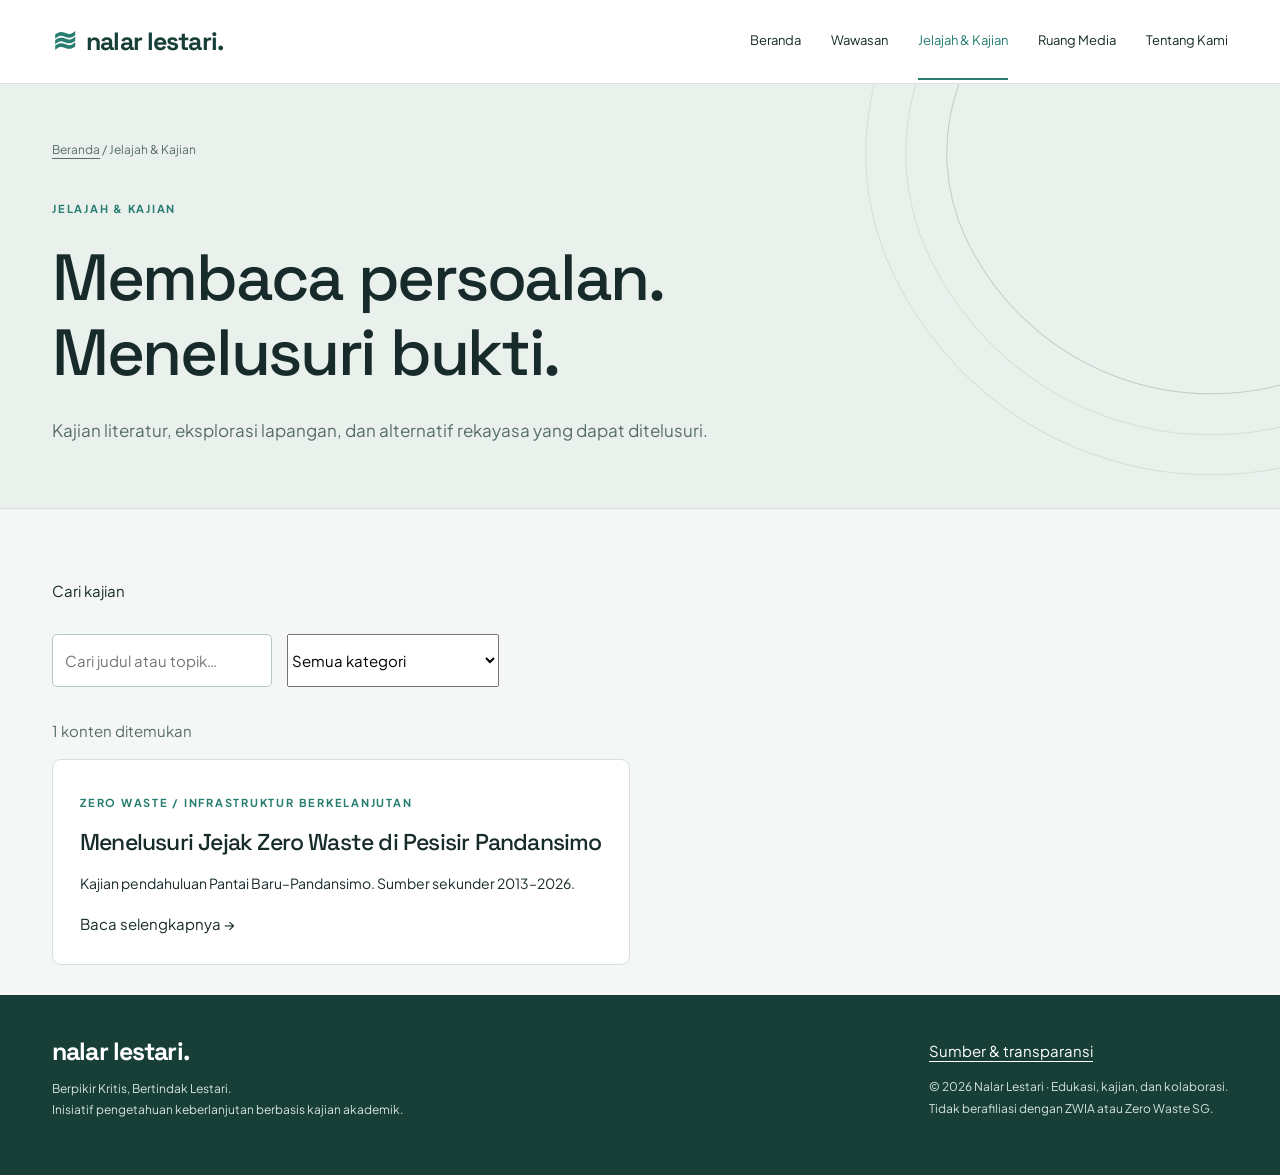
==== kajian/index.html @ bd504862 "Percobaan Pertama 1st Nalar Lestari Website" ====
<!doctype html><html lang="id"><head><meta charset="utf-8"><meta name="viewport" content="width=device-width,initial-scale=1"><meta name="theme-color" content="#173f38"><meta name="description" content="Nalar Lestari: edukasi keberlanjutan dan kajian berbasis bukti Pantai Baru–Pandansimo."><title>Nalar Lestari — Berpikir Kritis, Bertindak Lestari</title><link rel="stylesheet" href="../style.css"></head><body><a class="skip" href="#main">Langsung ke konten</a><header><div class="wrap"><a href="../" class="wordmark"><span class="symbol" aria-hidden="true">≋</span>nalar lestari.</a><button id="menu" aria-expanded="false" aria-controls="nav" aria-label="Buka navigasi">☰</button><nav id="nav" aria-label="Navigasi utama"><a href="../">Beranda</a><a href="../wawasan/">Wawasan</a><a href="../kajian/">Jelajah & Kajian</a><a href="../media/">Ruang Media</a><a href="../tentang/">Tentang Kami</a></nav></div></header><main id="main"><p class="wrap">Memuat kajian…</p></main><noscript><p class="noscript">Aktifkan JavaScript untuk membaca kajian dan menggunakan fitur interaktif.</p></noscript><footer class="footer"><div class="wrap"><div><a class="wordmark" href="../">nalar lestari.</a><p>Berpikir Kritis, Bertindak Lestari.<br>Inisiatif pengetahuan keberlanjutan berbasis kajian akademik.</p></div><div><a href="../kajian/pandansimo-zero-waste/#referensi">Sumber & transparansi</a><p>© 2026 Nalar Lestari · Edukasi, kajian, dan kolaborasi.<br>Tidak berafiliasi dengan ZWIA atau Zero Waste SG.</p></div></div></footer><script type="module" src="../app.js"></script></body></html>
---- style.css ----
@import url('https://fonts.googleapis.com/css2?family=Plus+Jakarta+Sans:wght@400;500;600;700&family=Space+Grotesk:wght@400;500;600;700&display=swap');
:root{--forest:#173f38;--teal:#267d70;--sage:#a6cdb7;--mist:#f4f7f5;--ink:#172b2a;--muted:#576e66;--line:#d5e1da}*{box-sizing:border-box}body{margin:0;color:var(--ink);background:var(--mist);font:15px/1.8 'Plus Jakarta Sans',sans-serif}h1,h2,h3,.wordmark,.num{font-family:'Space Grotesk',sans-serif;line-height:1.15;letter-spacing:-.035em}h1{font-size:clamp(36px,5.1vw,68px);font-weight:500;margin:20px 0 25px;max-width:940px}h2{font-size:clamp(27px,3vw,40px);font-weight:500;margin:10px 0 24px}h3{font-size:23px;font-weight:500}a{color:var(--teal);text-underline-offset:4px}button,input,select{font:inherit}button,a,input,select,summary{outline-offset:5px}button{cursor:pointer}button:focus-visible,a:focus-visible{outline:3px solid #cb9b43}button,.button{border:1px solid var(--line);border-radius:6px;padding:10px 18px;background:#fff;color:var(--forest);text-decoration:none;display:inline-block;font-weight:600}button:hover,.button:hover{background:#e8f0eb}button[aria-pressed=true],.button.primary{background:var(--forest);color:#fff;border-color:var(--forest)}.wrap{max-width:1240px;margin:auto;padding:0 32px}header{height:84px;background:#fff;border-bottom:1px solid var(--line);position:sticky;top:0;z-index:10}header .wrap{display:flex;align-items:center;justify-content:space-between;height:100%}.wordmark{font-weight:700;font-size:25px;color:var(--forest);text-decoration:none;display:flex;align-items:center;gap:10px}.symbol{font-size:30px;color:var(--teal)}nav{display:flex;gap:30px}nav a{text-decoration:none;font-size:13px;color:var(--ink);padding:26px 0}nav a.active{color:var(--teal);border-bottom:2px solid var(--teal)}#menu{display:none}.eyebrow{font-size:11px;text-transform:uppercase;letter-spacing:.16em;font-weight:700;color:var(--teal)}.hero{padding:55px 0 46px;background:#eaf1ed;border-bottom:1px solid var(--line);position:relative;overflow:hidden}.hero .wrap{position:relative;z-index:1}.hero:after{content:'';width:470px;height:470px;border:1px solid #bfd0c7;border-radius:48% 52% 35% 65%;position:absolute;right:-150px;top:-150px;box-shadow:0 0 0 40px #eaf1ed,0 0 0 41px #d3dfd7,0 0 0 80px #eaf1ed,0 0 0 81px #d3dfd7;transform:rotate(-25deg)}.hero p{max-width:780px;font-size:17px;color:var(--muted)}.breadcrumb{font-size:12px;color:var(--muted);margin-bottom:32px}.breadcrumb a{color:inherit}.badge{font-size:11px;font-weight:600;display:inline-block;background:#dbe9df;color:var(--forest);padding:4px 10px;border-radius:3px;letter-spacing:.02em}.meta{display:flex;gap:22px;flex-wrap:wrap;margin-top:30px;font-size:12px;color:var(--muted)}.layout{display:grid;grid-template-columns:190px minmax(0,1fr);gap:50px;padding-top:55px;padding-bottom:70px}.toc{position:sticky;top:110px;align-self:start;font-size:12px}.toc a{display:block;text-decoration:none;color:var(--muted);padding:9px 0;border-bottom:1px solid var(--line)}.toc a:hover{color:var(--teal)}section{scroll-margin-top:110px;margin-bottom:62px}.intro{font-size:18px}.section-top{display:flex;justify-content:space-between;align-items:end;gap:18px}.section-top h2{margin-bottom:12px}.muted,small{color:var(--muted)}.note{border-left:3px solid var(--teal);background:#e9f0eb;padding:15px 20px;font-size:13px;margin:22px 0}.grid{display:grid;grid-template-columns:repeat(3,minmax(0,1fr));gap:20px}.grid.two{grid-template-columns:repeat(2,minmax(0,1fr))}.card{background:#fff;border:1px solid var(--line);padding:27px;border-radius:9px}.card h3{margin:15px 0}.card p{font-size:14px}.card a{font-weight:600}.dark{background:var(--forest);color:#fff;border:0}.dark p,.dark .eyebrow,.dark small{color:#c0d9ce}.dark a{color:#d4ecd9}.tabs{display:flex;flex-wrap:wrap;gap:8px;margin:20px 0}.timeline{border-left:1px solid #aec6b7;margin:26px 0 0 7px}.timeline details{padding:0 0 18px 25px;position:relative}.timeline details:before{content:'';width:9px;height:9px;background:var(--teal);border:4px solid var(--mist);box-sizing:content-box;border-radius:50%;position:absolute;left:-9px;top:7px}.timeline summary{display:grid;grid-template-columns:125px 1fr;gap:15px;cursor:pointer;list-style:none}.timeline summary:after{content:'+';position:absolute;right:0;color:var(--teal)}.timeline summary strong{padding-right:22px;font-weight:500}.timeline details[open] summary:after{content:'−'}.timeline details p{margin-left:140px;font-size:13px;padding-right:20px}.date{font-size:12px;color:var(--teal);font-weight:600}.source{font-size:12px;display:inline-block;margin-top:8px}.chart{padding:30px;background:#fff;border:1px solid var(--line);border-radius:10px}.chart-row{display:grid;grid-template-columns:145px 1fr 105px;align-items:center;gap:15px;margin:21px 0;width:100%;background:transparent;border:0;padding:0;text-align:left;font-size:13px;font-weight:500}.bar{height:32px;background:#edf2ee;border-radius:3px;overflow:hidden}.bar i{height:100%;background:var(--teal);display:block;transition:width .3s}.chart-row:nth-of-type(2n) .bar i{background:#629a80}.chart-row:hover{background:transparent}.chart-row[aria-pressed=true]{color:var(--forest);background:#edf4ee}.chart-row b{text-align:right;font-size:13px}.warning{font-size:12px;font-weight:600;color:#66552f;background:#f5f0e5;padding:12px 16px}.table-scroll{overflow-x:auto;border:1px solid var(--line);border-radius:8px}table{border-collapse:collapse;width:100%;font-size:12px;background:#fff;min-width:790px}th,td{text-align:left;vertical-align:top;padding:17px;border-bottom:1px solid var(--line)}th{background:#e4eee6;color:var(--forest);font-size:11px;text-transform:uppercase;letter-spacing:.05em}td{min-width:150px}td:first-child{font-weight:600}.flow{display:grid;grid-template-columns:repeat(5,1fr);gap:9px;margin:25px 0}.flow div{background:#e5eee7;border-top:3px solid var(--teal);padding:16px 12px;font-size:12px}.flow strong{display:block;font-size:14px;line-height:1.4;margin-bottom:10px}.flow span{font-size:11px;color:var(--muted)}.explorer{background:#fff;border:1px solid var(--line);border-radius:9px;padding:28px}.explorer-head{display:flex;justify-content:space-between;align-items:center;gap:20px}.explorer select,input[type=search]{padding:12px;background:#fff;border:1px solid #b7cabc;border-radius:5px;max-width:100%;color:var(--ink)}.result-list{display:grid;grid-template-columns:repeat(2,1fr);gap:16px}.result{border-top:1px solid var(--line);padding:20px 0}.result h3{font-size:20px}.result p{font-size:13px}.refs{counter-reset:refs}.ref{padding:18px 0;border-bottom:1px solid var(--line);font-size:13px}.ref small{display:block}.footer{background:var(--forest);color:#d3e3da;padding:42px 0}.footer .wrap{display:flex;justify-content:space-between;gap:30px}.footer a{color:#fff}.footer p{font-size:12px}.home-hero{padding:85px 0}.home-hero h1{max-width:760px}.home-content{padding-top:55px;padding-bottom:30px}.feature{display:grid;grid-template-columns:1.1fr 1fr;gap:35px;align-items:center}.visual{min-height:300px;padding:40px;background:var(--forest);border-radius:10px;color:#d9ebdf;display:flex;flex-direction:column;justify-content:center}.visual .num{font-size:70px;color:#fff}.visual-line{height:1px;background:#598574;margin:15px 0}.article{max-width:850px;margin:55px auto;padding:0 25px}.hierarchy details{background:#fff;border:1px solid var(--line);padding:15px 22px;margin:8px 0;border-left:5px solid var(--teal)}.hierarchy summary{cursor:pointer;font-weight:600}.hierarchy details:last-child{border-left-color:#a7654b}.search-controls{display:flex;gap:15px;flex-wrap:wrap;margin:30px 0}.empty{padding:30px;border:1px dashed #aac3b3;border-radius:6px;color:var(--muted)}.skip{position:absolute;left:-9999px}.skip:focus{left:10px;top:10px;background:#fff;z-index:30}.hidden{display:none!important}.video{aspect-ratio:16/9;background:var(--forest);display:flex;align-items:center;justify-content:center;border-radius:9px;text-align:center;color:#fff;margin:30px 0}.video iframe{width:100%;height:100%;border:0}.section-number{font-size:11px;color:var(--teal);letter-spacing:.1em}.revision{display:flex;gap:25px;border-top:1px solid var(--line);padding:14px 0;font-size:13px}a.card{display:block;color:inherit;text-decoration:none}a.card.dark{color:#fff}a.card:focus-visible{outline:3px solid var(--teal);outline-offset:4px}.card:hover{border-color:#7b9f88}.noscript{padding:30px}.obs-photo{width:100%;max-height:280px;object-fit:contain}footer .wordmark{color:#fff}@media(max-width:850px){nav{gap:15px}.layout{grid-template-columns:1fr;gap:20px}.toc{position:static;display:flex;gap:16px;overflow-x:auto;white-space:nowrap;padding-bottom:15px}.toc .eyebrow{display:none}.toc a{border:0}.grid{grid-template-columns:1fr 1fr}.flow{grid-template-columns:1fr 1fr}.feature{grid-template-columns:1fr}.hero h1{font-size:46px}.wrap{padding:0 24px}}@media(max-width:600px){header{height:70px}.wordmark{font-size:22px}#menu{display:block;padding:4px 10px}nav{display:none;position:absolute;top:70px;left:0;right:0;background:#fff;padding:15px 25px;box-shadow:0 12px 18px #173f3810}nav.open{display:flex;flex-direction:column;gap:0}nav a{padding:12px 0}.hero{padding:32px 0}.hero h1{font-size:37px}.hero p{font-size:15px}.wrap{padding:0 20px}.layout{padding-top:25px}.grid,.grid.two,.result-list{grid-template-columns:1fr}.chart{padding:18px}.chart-row{grid-template-columns:100px 1fr 75px;gap:8px;font-size:11px}.chart-row b{font-size:11px}.timeline summary{grid-template-columns:1fr;gap:0}.timeline details p{margin-left:0}.explorer{padding:20px}.explorer-head{display:block}.flow{grid-template-columns:1fr}.flow div{display:flex;gap:15px;align-items:center}.flow strong{margin:0;min-width:110px}.footer .wrap{display:block}.section-top{display:block}section{margin-bottom:45px}.card{padding:23px}.meta{gap:12px}.home-hero{padding:50px 0}.visual .num{font-size:54px}}@media(prefers-reduced-motion:reduce){*{scroll-behavior:auto!important;transition:none!important}}
/* Photographic homepage composition */
.home-intro{margin:0;padding-top:64px;background:#fff;text-align:center}.home-intro h1{max-width:1000px;margin:20px auto 24px;font-size:clamp(40px,5.2vw,72px);font-weight:500;line-height:1.08;color:var(--forest)}.home-intro h1 span{color:var(--teal)}.home-intro>.wrap>p{font-size:16px;line-height:1.9;color:var(--muted);margin:0 auto 40px}.home-landscape{position:relative;max-width:1440px;height:420px;margin:0 auto;overflow:hidden;background:var(--forest)}.home-landscape>img{width:100%;height:100%;object-fit:cover;object-position:50% 48%;display:block}.landscape-shade{position:absolute;inset:0;background:linear-gradient(180deg,transparent 30%,#082e2870 100%)}.landscape-cta{position:absolute;bottom:65px;left:50%;transform:translateX(-50%);display:flex;align-items:center;gap:32px;white-space:nowrap;background:#fff;color:var(--forest);padding:15px 25px;border-radius:50px;font-size:14px;font-weight:600;text-decoration:none;box-shadow:0 3px 20px #092c2830}.landscape-cta span{font-size:20px}.landscape-cta:hover{background:#e1eee5}.home-landscape figcaption{position:absolute;bottom:15px;left:20px;right:20px;color:#fff;font-size:10px;text-shadow:0 1px 4px #000}.home-landscape figcaption a{color:#fff}.home-content{padding-top:68px}.explore-heading{text-align:center;margin-bottom:30px}.explore-heading h2{margin-top:12px}.explore-grid{display:grid;grid-template-columns:1fr 1fr;gap:24px}.photo-card{position:relative;display:block;min-width:0;height:340px;border-radius:12px;overflow:hidden;background:var(--forest);color:#fff;text-decoration:none}.photo-card>img{width:100%;height:100%;object-fit:cover;display:block;transition:transform .35s}.photo-card:after{content:'';position:absolute;inset:0;background:linear-gradient(180deg,#06251c00 10%,#06251ceb 100%)}.photo-card:hover>img{transform:scale(1.035)}.photo-card-content{position:absolute;z-index:1;bottom:30px;left:30px;right:30px;padding-right:35px}.photo-card .eyebrow{color:#d2e8d9}.photo-card h3{font-size:30px;line-height:1.15;margin:12px 0}.photo-card p{color:#e1eee6;font-size:14px;margin:0}.photo-arrow{position:absolute;right:0;bottom:0;font-size:27px}.image-note{font-size:10px;color:var(--muted);margin-top:12px}.image-note a{color:inherit}@media(max-width:600px){.home-intro{padding-top:38px}.home-intro h1{font-size:39px}.home-intro>.wrap>p{font-size:14px;margin-bottom:28px}.desktop-break{display:none}.home-landscape{height:340px}.home-landscape figcaption{font-size:9px;line-height:1.5}.landscape-cta{bottom:75px;padding:12px 21px}.home-content{padding-top:42px}.explore-grid{grid-template-columns:1fr;gap:18px}.photo-card{height:300px}.photo-card-content{left:24px;right:24px;bottom:24px}.photo-card h3{font-size:27px}}
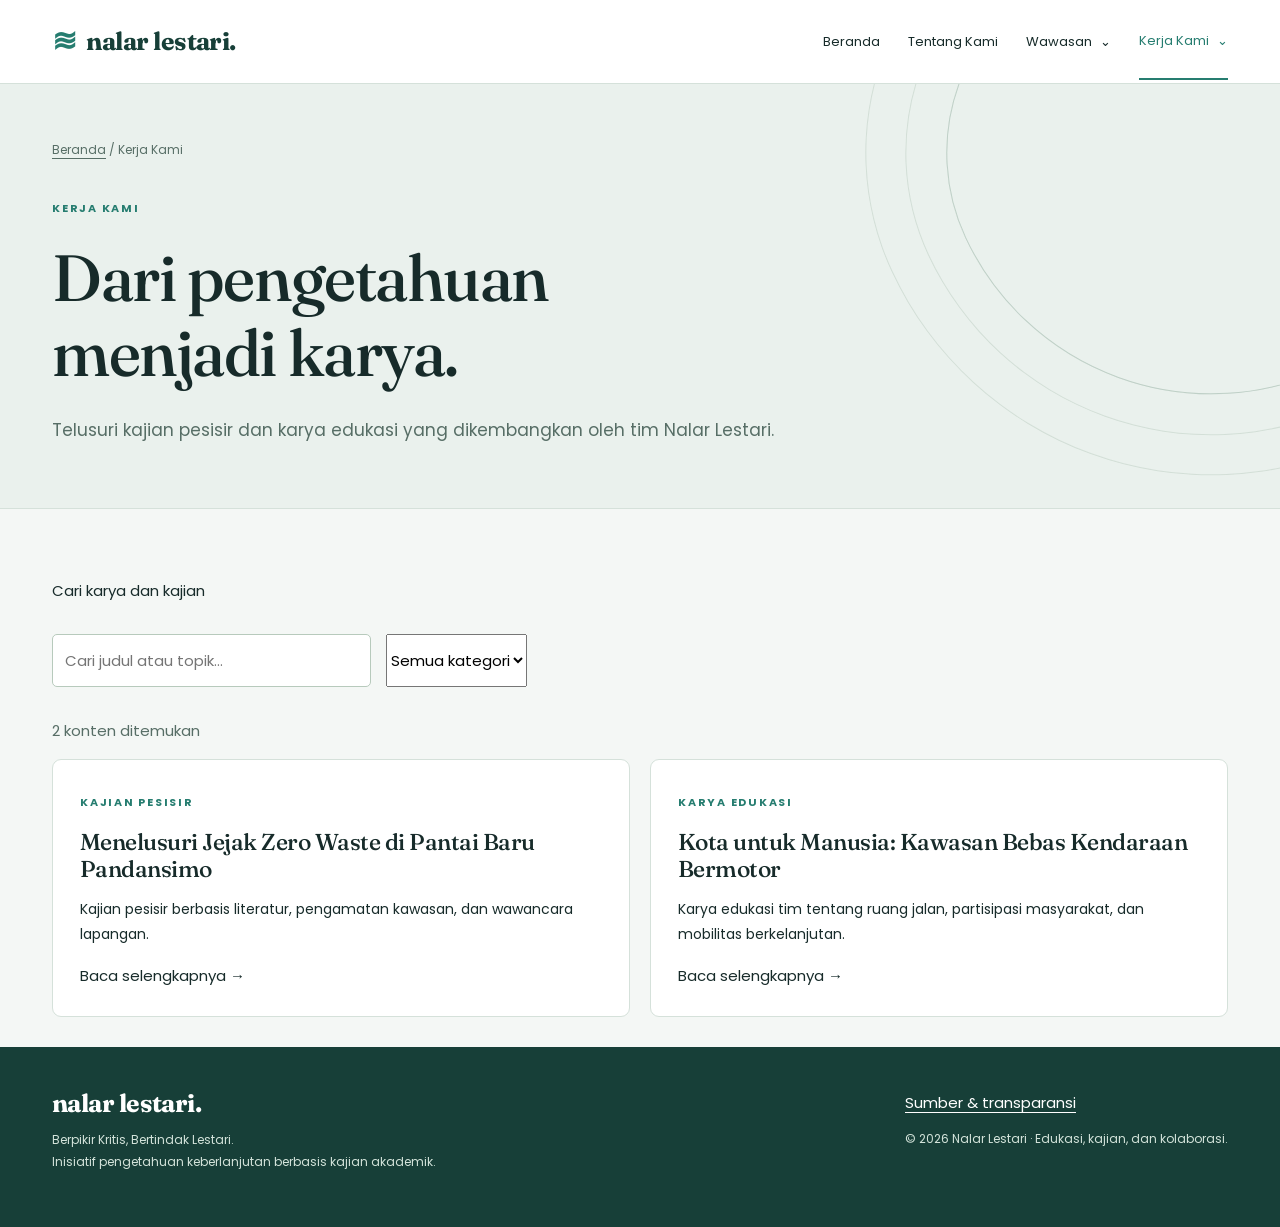
==== commit 68b2f391: "version 2" ====
--- a/kajian/index.html
+++ b/kajian/index.html
@@ -1 +1 @@
-<!doctype html><html lang="id"><head><meta charset="utf-8"><meta name="viewport" content="width=device-width,initial-scale=1"><meta name="theme-color" content="#173f38"><meta name="description" content="Nalar Lestari: edukasi keberlanjutan dan kajian berbasis bukti Pantai Baru–Pandansimo."><title>Nalar Lestari — Berpikir Kritis, Bertindak Lestari</title><link rel="stylesheet" href="../style.css"></head><body><a class="skip" href="#main">Langsung ke konten</a><header><div class="wrap"><a href="../" class="wordmark"><span class="symbol" aria-hidden="true">≋</span>nalar lestari.</a><button id="menu" aria-expanded="false" aria-controls="nav" aria-label="Buka navigasi">☰</button><nav id="nav" aria-label="Navigasi utama"><a href="../">Beranda</a><a href="../wawasan/">Wawasan</a><a href="../kajian/">Jelajah & Kajian</a><a href="../media/">Ruang Media</a><a href="../tentang/">Tentang Kami</a></nav></div></header><main id="main"><p class="wrap">Memuat kajian…</p></main><noscript><p class="noscript">Aktifkan JavaScript untuk membaca kajian dan menggunakan fitur interaktif.</p></noscript><footer class="footer"><div class="wrap"><div><a class="wordmark" href="../">nalar lestari.</a><p>Berpikir Kritis, Bertindak Lestari.<br>Inisiatif pengetahuan keberlanjutan berbasis kajian akademik.</p></div><div><a href="../kajian/pandansimo-zero-waste/#referensi">Sumber & transparansi</a><p>© 2026 Nalar Lestari · Edukasi, kajian, dan kolaborasi.<br>Tidak berafiliasi dengan ZWIA atau Zero Waste SG.</p></div></div></footer><script type="module" src="../app.js"></script></body></html>
+<!doctype html><html lang="id"><head><meta charset="utf-8"><meta name="viewport" content="width=device-width,initial-scale=1"><meta name="theme-color" content="#173f38"><meta name="description" content="Nalar Lestari: edukasi keberlanjutan dan kajian berbasis bukti Pantai Baru Pandansimo."><title>Nalar Lestari — Berpikir Kritis, Bertindak Lestari</title><link rel="stylesheet" href="../style.css"></head><body><a class="skip" href="#main">Langsung ke konten</a><header><div class="wrap"><a href="../" class="wordmark"><span class="symbol" aria-hidden="true">≋</span>nalar lestari.</a><button id="menu" aria-expanded="false" aria-controls="nav" aria-label="Buka navigasi">☰</button><nav id="nav" aria-label="Navigasi utama"><a href="../">Beranda</a><a href="../tentang/">Tentang Kami</a><details class="nav-dropdown" data-section="/wawasan"><summary>Wawasan <span aria-hidden="true">⌄</span></summary><div class="dropdown-panel"><a href="../wawasan/">Semua Wawasan</a><div id="knowledge-menu"></div></div></details><details class="nav-dropdown" data-section="/kerja-kami"><summary>Kerja Kami <span aria-hidden="true">⌄</span></summary><div class="dropdown-panel"><a href="../kerja-kami/">Semua Kerja Kami</a><div id="work-menu"></div></div></details></nav></div></header><main id="main"><p class="wrap">Memuat kajian…</p></main><noscript><p class="noscript">Aktifkan JavaScript untuk membaca kajian dan menggunakan fitur interaktif.</p></noscript><footer class="footer"><div class="wrap"><div><a class="wordmark" href="../">nalar lestari.</a><p>Berpikir Kritis, Bertindak Lestari.<br>Inisiatif pengetahuan keberlanjutan berbasis kajian akademik.</p></div><div><a href="../kerja-kami/pandansimo-zero-waste/#referensi">Sumber & transparansi</a><p>© 2026 Nalar Lestari · Edukasi, kajian, dan kolaborasi.</p></div></div></footer><script type="module" src="../app.js"></script></body></html>
--- a/style.css
+++ b/style.css
@@ -1,4 +1,127 @@
-@import url('https://fonts.googleapis.com/css2?family=Plus+Jakarta+Sans:wght@400;500;600;700&family=Space+Grotesk:wght@400;500;600;700&display=swap');
-:root{--forest:#173f38;--teal:#267d70;--sage:#a6cdb7;--mist:#f4f7f5;--ink:#172b2a;--muted:#576e66;--line:#d5e1da}*{box-sizing:border-box}body{margin:0;color:var(--ink);background:var(--mist);font:15px/1.8 'Plus Jakarta Sans',sans-serif}h1,h2,h3,.wordmark,.num{font-family:'Space Grotesk',sans-serif;line-height:1.15;letter-spacing:-.035em}h1{font-size:clamp(36px,5.1vw,68px);font-weight:500;margin:20px 0 25px;max-width:940px}h2{font-size:clamp(27px,3vw,40px);font-weight:500;margin:10px 0 24px}h3{font-size:23px;font-weight:500}a{color:var(--teal);text-underline-offset:4px}button,input,select{font:inherit}button,a,input,select,summary{outline-offset:5px}button{cursor:pointer}button:focus-visible,a:focus-visible{outline:3px solid #cb9b43}button,.button{border:1px solid var(--line);border-radius:6px;padding:10px 18px;background:#fff;color:var(--forest);text-decoration:none;display:inline-block;font-weight:600}button:hover,.button:hover{background:#e8f0eb}button[aria-pressed=true],.button.primary{background:var(--forest);color:#fff;border-color:var(--forest)}.wrap{max-width:1240px;margin:auto;padding:0 32px}header{height:84px;background:#fff;border-bottom:1px solid var(--line);position:sticky;top:0;z-index:10}header .wrap{display:flex;align-items:center;justify-content:space-between;height:100%}.wordmark{font-weight:700;font-size:25px;color:var(--forest);text-decoration:none;display:flex;align-items:center;gap:10px}.symbol{font-size:30px;color:var(--teal)}nav{display:flex;gap:30px}nav a{text-decoration:none;font-size:13px;color:var(--ink);padding:26px 0}nav a.active{color:var(--teal);border-bottom:2px solid var(--teal)}#menu{display:none}.eyebrow{font-size:11px;text-transform:uppercase;letter-spacing:.16em;font-weight:700;color:var(--teal)}.hero{padding:55px 0 46px;background:#eaf1ed;border-bottom:1px solid var(--line);position:relative;overflow:hidden}.hero .wrap{position:relative;z-index:1}.hero:after{content:'';width:470px;height:470px;border:1px solid #bfd0c7;border-radius:48% 52% 35% 65%;position:absolute;right:-150px;top:-150px;box-shadow:0 0 0 40px #eaf1ed,0 0 0 41px #d3dfd7,0 0 0 80px #eaf1ed,0 0 0 81px #d3dfd7;transform:rotate(-25deg)}.hero p{max-width:780px;font-size:17px;color:var(--muted)}.breadcrumb{font-size:12px;color:var(--muted);margin-bottom:32px}.breadcrumb a{color:inherit}.badge{font-size:11px;font-weight:600;display:inline-block;background:#dbe9df;color:var(--forest);padding:4px 10px;border-radius:3px;letter-spacing:.02em}.meta{display:flex;gap:22px;flex-wrap:wrap;margin-top:30px;font-size:12px;color:var(--muted)}.layout{display:grid;grid-template-columns:190px minmax(0,1fr);gap:50px;padding-top:55px;padding-bottom:70px}.toc{position:sticky;top:110px;align-self:start;font-size:12px}.toc a{display:block;text-decoration:none;color:var(--muted);padding:9px 0;border-bottom:1px solid var(--line)}.toc a:hover{color:var(--teal)}section{scroll-margin-top:110px;margin-bottom:62px}.intro{font-size:18px}.section-top{display:flex;justify-content:space-between;align-items:end;gap:18px}.section-top h2{margin-bottom:12px}.muted,small{color:var(--muted)}.note{border-left:3px solid var(--teal);background:#e9f0eb;padding:15px 20px;font-size:13px;margin:22px 0}.grid{display:grid;grid-template-columns:repeat(3,minmax(0,1fr));gap:20px}.grid.two{grid-template-columns:repeat(2,minmax(0,1fr))}.card{background:#fff;border:1px solid var(--line);padding:27px;border-radius:9px}.card h3{margin:15px 0}.card p{font-size:14px}.card a{font-weight:600}.dark{background:var(--forest);color:#fff;border:0}.dark p,.dark .eyebrow,.dark small{color:#c0d9ce}.dark a{color:#d4ecd9}.tabs{display:flex;flex-wrap:wrap;gap:8px;margin:20px 0}.timeline{border-left:1px solid #aec6b7;margin:26px 0 0 7px}.timeline details{padding:0 0 18px 25px;position:relative}.timeline details:before{content:'';width:9px;height:9px;background:var(--teal);border:4px solid var(--mist);box-sizing:content-box;border-radius:50%;position:absolute;left:-9px;top:7px}.timeline summary{display:grid;grid-template-columns:125px 1fr;gap:15px;cursor:pointer;list-style:none}.timeline summary:after{content:'+';position:absolute;right:0;color:var(--teal)}.timeline summary strong{padding-right:22px;font-weight:500}.timeline details[open] summary:after{content:'−'}.timeline details p{margin-left:140px;font-size:13px;padding-right:20px}.date{font-size:12px;color:var(--teal);font-weight:600}.source{font-size:12px;display:inline-block;margin-top:8px}.chart{padding:30px;background:#fff;border:1px solid var(--line);border-radius:10px}.chart-row{display:grid;grid-template-columns:145px 1fr 105px;align-items:center;gap:15px;margin:21px 0;width:100%;background:transparent;border:0;padding:0;text-align:left;font-size:13px;font-weight:500}.bar{height:32px;background:#edf2ee;border-radius:3px;overflow:hidden}.bar i{height:100%;background:var(--teal);display:block;transition:width .3s}.chart-row:nth-of-type(2n) .bar i{background:#629a80}.chart-row:hover{background:transparent}.chart-row[aria-pressed=true]{color:var(--forest);background:#edf4ee}.chart-row b{text-align:right;font-size:13px}.warning{font-size:12px;font-weight:600;color:#66552f;background:#f5f0e5;padding:12px 16px}.table-scroll{overflow-x:auto;border:1px solid var(--line);border-radius:8px}table{border-collapse:collapse;width:100%;font-size:12px;background:#fff;min-width:790px}th,td{text-align:left;vertical-align:top;padding:17px;border-bottom:1px solid var(--line)}th{background:#e4eee6;color:var(--forest);font-size:11px;text-transform:uppercase;letter-spacing:.05em}td{min-width:150px}td:first-child{font-weight:600}.flow{display:grid;grid-template-columns:repeat(5,1fr);gap:9px;margin:25px 0}.flow div{background:#e5eee7;border-top:3px solid var(--teal);padding:16px 12px;font-size:12px}.flow strong{display:block;font-size:14px;line-height:1.4;margin-bottom:10px}.flow span{font-size:11px;color:var(--muted)}.explorer{background:#fff;border:1px solid var(--line);border-radius:9px;padding:28px}.explorer-head{display:flex;justify-content:space-between;align-items:center;gap:20px}.explorer select,input[type=search]{padding:12px;background:#fff;border:1px solid #b7cabc;border-radius:5px;max-width:100%;color:var(--ink)}.result-list{display:grid;grid-template-columns:repeat(2,1fr);gap:16px}.result{border-top:1px solid var(--line);padding:20px 0}.result h3{font-size:20px}.result p{font-size:13px}.refs{counter-reset:refs}.ref{padding:18px 0;border-bottom:1px solid var(--line);font-size:13px}.ref small{display:block}.footer{background:var(--forest);color:#d3e3da;padding:42px 0}.footer .wrap{display:flex;justify-content:space-between;gap:30px}.footer a{color:#fff}.footer p{font-size:12px}.home-hero{padding:85px 0}.home-hero h1{max-width:760px}.home-content{padding-top:55px;padding-bottom:30px}.feature{display:grid;grid-template-columns:1.1fr 1fr;gap:35px;align-items:center}.visual{min-height:300px;padding:40px;background:var(--forest);border-radius:10px;color:#d9ebdf;display:flex;flex-direction:column;justify-content:center}.visual .num{font-size:70px;color:#fff}.visual-line{height:1px;background:#598574;margin:15px 0}.article{max-width:850px;margin:55px auto;padding:0 25px}.hierarchy details{background:#fff;border:1px solid var(--line);padding:15px 22px;margin:8px 0;border-left:5px solid var(--teal)}.hierarchy summary{cursor:pointer;font-weight:600}.hierarchy details:last-child{border-left-color:#a7654b}.search-controls{display:flex;gap:15px;flex-wrap:wrap;margin:30px 0}.empty{padding:30px;border:1px dashed #aac3b3;border-radius:6px;color:var(--muted)}.skip{position:absolute;left:-9999px}.skip:focus{left:10px;top:10px;background:#fff;z-index:30}.hidden{display:none!important}.video{aspect-ratio:16/9;background:var(--forest);display:flex;align-items:center;justify-content:center;border-radius:9px;text-align:center;color:#fff;margin:30px 0}.video iframe{width:100%;height:100%;border:0}.section-number{font-size:11px;color:var(--teal);letter-spacing:.1em}.revision{display:flex;gap:25px;border-top:1px solid var(--line);padding:14px 0;font-size:13px}a.card{display:block;color:inherit;text-decoration:none}a.card.dark{color:#fff}a.card:focus-visible{outline:3px solid var(--teal);outline-offset:4px}.card:hover{border-color:#7b9f88}.noscript{padding:30px}.obs-photo{width:100%;max-height:280px;object-fit:contain}footer .wordmark{color:#fff}@media(max-width:850px){nav{gap:15px}.layout{grid-template-columns:1fr;gap:20px}.toc{position:static;display:flex;gap:16px;overflow-x:auto;white-space:nowrap;padding-bottom:15px}.toc .eyebrow{display:none}.toc a{border:0}.grid{grid-template-columns:1fr 1fr}.flow{grid-template-columns:1fr 1fr}.feature{grid-template-columns:1fr}.hero h1{font-size:46px}.wrap{padding:0 24px}}@media(max-width:600px){header{height:70px}.wordmark{font-size:22px}#menu{display:block;padding:4px 10px}nav{display:none;position:absolute;top:70px;left:0;right:0;background:#fff;padding:15px 25px;box-shadow:0 12px 18px #173f3810}nav.open{display:flex;flex-direction:column;gap:0}nav a{padding:12px 0}.hero{padding:32px 0}.hero h1{font-size:37px}.hero p{font-size:15px}.wrap{padding:0 20px}.layout{padding-top:25px}.grid,.grid.two,.result-list{grid-template-columns:1fr}.chart{padding:18px}.chart-row{grid-template-columns:100px 1fr 75px;gap:8px;font-size:11px}.chart-row b{font-size:11px}.timeline summary{grid-template-columns:1fr;gap:0}.timeline details p{margin-left:0}.explorer{padding:20px}.explorer-head{display:block}.flow{grid-template-columns:1fr}.flow div{display:flex;gap:15px;align-items:center}.flow strong{margin:0;min-width:110px}.footer .wrap{display:block}.section-top{display:block}section{margin-bottom:45px}.card{padding:23px}.meta{gap:12px}.home-hero{padding:50px 0}.visual .num{font-size:54px}}@media(prefers-reduced-motion:reduce){*{scroll-behavior:auto!important;transition:none!important}}
+@import url('https://fonts.googleapis.com/css2?family=Fraunces:opsz,wght@9..144,400;9..144,500;9..144,600;9..144,700&family=Poppins:wght@400;500;600;700&display=swap');
+:root{--forest:#173f38;--teal:#267d70;--sage:#a6cdb7;--mist:#f4f7f5;--ink:#172b2a;--muted:#576e66;--line:#d5e1da}*{box-sizing:border-box}body{margin:0;color:var(--ink);background:var(--mist);font:15px/1.8 'Poppins',sans-serif}h1,h2,h3,.wordmark,.num{font-family:'Fraunces',serif;line-height:1.15;letter-spacing:-.022em}h1{font-size:clamp(36px,5.1vw,68px);font-weight:500;margin:20px 0 25px;max-width:940px}h2{font-size:clamp(27px,3vw,40px);font-weight:500;margin:10px 0 24px}h3{font-size:23px;font-weight:500}a{color:var(--teal);text-underline-offset:4px}button,input,select{font:inherit}button,a,input,select,summary{outline-offset:5px}button{cursor:pointer}button:focus-visible,a:focus-visible{outline:3px solid #cb9b43}button,.button{border:1px solid var(--line);border-radius:6px;padding:10px 18px;background:#fff;color:var(--forest);text-decoration:none;display:inline-block;font-weight:600}button:hover,.button:hover{background:#e8f0eb}button[aria-pressed=true],.button.primary{background:var(--forest);color:#fff;border-color:var(--forest)}.wrap{max-width:1240px;margin:auto;padding:0 32px}header{height:84px;background:#fff;border-bottom:1px solid var(--line);position:sticky;top:0;z-index:10}header .wrap{display:flex;align-items:center;justify-content:space-between;height:100%}.wordmark{font-weight:700;font-size:25px;color:var(--forest);text-decoration:none;display:flex;align-items:center;gap:10px}.symbol{font-size:30px;color:var(--teal)}nav{display:flex;gap:30px}nav a{text-decoration:none;font-size:13px;color:var(--ink);padding:26px 0}nav a.active{color:var(--teal);border-bottom:2px solid var(--teal)}#menu{display:none}.eyebrow{font-size:11px;text-transform:uppercase;letter-spacing:.16em;font-weight:700;color:var(--teal)}.hero{padding:55px 0 46px;background:#eaf1ed;border-bottom:1px solid var(--line);position:relative;overflow:hidden}.hero .wrap{position:relative;z-index:1}.hero:after{content:'';width:470px;height:470px;border:1px solid #bfd0c7;border-radius:48% 52% 35% 65%;position:absolute;right:-150px;top:-150px;box-shadow:0 0 0 40px #eaf1ed,0 0 0 41px #d3dfd7,0 0 0 80px #eaf1ed,0 0 0 81px #d3dfd7;transform:rotate(-25deg)}.hero p{max-width:780px;font-size:17px;color:var(--muted)}.breadcrumb{font-size:12px;color:var(--muted);margin-bottom:32px}.breadcrumb a{color:inherit}.badge{font-size:11px;font-weight:600;display:inline-block;background:#dbe9df;color:var(--forest);padding:4px 10px;border-radius:3px;letter-spacing:.02em}.meta{display:flex;gap:22px;flex-wrap:wrap;margin-top:30px;font-size:12px;color:var(--muted)}.layout{display:grid;grid-template-columns:190px minmax(0,1fr);gap:50px;padding-top:55px;padding-bottom:70px}.toc{position:sticky;top:110px;align-self:start;font-size:12px}.toc a{display:block;text-decoration:none;color:var(--muted);padding:9px 0;border-bottom:1px solid var(--line)}.toc a:hover{color:var(--teal)}section{scroll-margin-top:110px;margin-bottom:62px}.intro{font-size:18px}.section-top{display:flex;justify-content:space-between;align-items:end;gap:18px}.section-top h2{margin-bottom:12px}.muted,small{color:var(--muted)}.note{border-left:3px solid var(--teal);background:#e9f0eb;padding:15px 20px;font-size:13px;margin:22px 0}.grid{display:grid;grid-template-columns:repeat(3,minmax(0,1fr));gap:20px}.grid.two{grid-template-columns:repeat(2,minmax(0,1fr))}.card{background:#fff;border:1px solid var(--line);padding:27px;border-radius:9px}.card h3{margin:15px 0}.card p{font-size:14px}.card a{font-weight:600}.dark{background:var(--forest);color:#fff;border:0}.dark p,.dark .eyebrow,.dark small{color:#c0d9ce}.dark a{color:#d4ecd9}.tabs{display:flex;flex-wrap:wrap;gap:8px;margin:20px 0}.timeline{border-left:1px solid #aec6b7;margin:26px 0 0 7px}.timeline details{padding:0 0 18px 25px;position:relative}.timeline details:before{content:'';width:9px;height:9px;background:var(--teal);border:4px solid var(--mist);box-sizing:content-box;border-radius:50%;position:absolute;left:-9px;top:7px}.timeline summary{display:grid;grid-template-columns:125px 1fr;gap:15px;cursor:pointer;list-style:none}.timeline summary:after{content:'+';position:absolute;right:0;color:var(--teal)}.timeline summary strong{padding-right:22px;font-weight:500}.timeline details[open] summary:after{content:'−'}.timeline details p{margin-left:140px;font-size:13px;padding-right:20px}.date{font-size:12px;color:var(--teal);font-weight:600}.source{font-size:12px;display:inline-block;margin-top:8px}.chart{padding:30px;background:#fff;border:1px solid var(--line);border-radius:10px}.chart-row{display:grid;grid-template-columns:145px 1fr 105px;align-items:center;gap:15px;margin:21px 0;width:100%;background:transparent;border:0;padding:0;text-align:left;font-size:13px;font-weight:500}.bar{height:32px;background:#edf2ee;border-radius:3px;overflow:hidden}.bar i{height:100%;background:var(--teal);display:block;transition:width .3s}.chart-row:nth-of-type(2n) .bar i{background:#629a80}.chart-row:hover{background:transparent}.chart-row[aria-pressed=true]{color:var(--forest);background:#edf4ee}.chart-row b{text-align:right;font-size:13px}.warning{font-size:12px;font-weight:600;color:#66552f;background:#f5f0e5;padding:12px 16px}.table-scroll{overflow-x:auto;border:1px solid var(--line);border-radius:8px}table{border-collapse:collapse;width:100%;font-size:12px;background:#fff;min-width:790px}th,td{text-align:left;vertical-align:top;padding:17px;border-bottom:1px solid var(--line)}th{background:#e4eee6;color:var(--forest);font-size:11px;text-transform:uppercase;letter-spacing:.05em}td{min-width:150px}td:first-child{font-weight:600}.flow{display:grid;grid-template-columns:repeat(5,1fr);gap:9px;margin:25px 0}.flow div{background:#e5eee7;border-top:3px solid var(--teal);padding:16px 12px;font-size:12px}.flow strong{display:block;font-size:14px;line-height:1.4;margin-bottom:10px}.flow span{font-size:11px;color:var(--muted)}.explorer{background:#fff;border:1px solid var(--line);border-radius:9px;padding:28px}.explorer-head{display:flex;justify-content:space-between;align-items:center;gap:20px}.explorer select,input[type=search]{padding:12px;background:#fff;border:1px solid #b7cabc;border-radius:5px;max-width:100%;color:var(--ink)}.result-list{display:grid;grid-template-columns:repeat(2,1fr);gap:16px}.result{border-top:1px solid var(--line);padding:20px 0}.result h3{font-size:20px}.result p{font-size:13px}.refs{counter-reset:refs}.ref{padding:18px 0;border-bottom:1px solid var(--line);font-size:13px}.ref small{display:block}.footer{background:var(--forest);color:#d3e3da;padding:42px 0}.footer .wrap{display:flex;justify-content:space-between;gap:30px}.footer a{color:#fff}.footer p{font-size:12px}.home-hero{padding:85px 0}.home-hero h1{max-width:760px}.home-content{padding-top:55px;padding-bottom:30px}.feature{display:grid;grid-template-columns:1.1fr 1fr;gap:35px;align-items:center}.visual{min-height:300px;padding:40px;background:var(--forest);border-radius:10px;color:#d9ebdf;display:flex;flex-direction:column;justify-content:center}.visual .num{font-size:70px;color:#fff}.visual-line{height:1px;background:#598574;margin:15px 0}.article{max-width:850px;margin:55px auto;padding:0 25px}.hierarchy details{background:#fff;border:1px solid var(--line);padding:15px 22px;margin:8px 0;border-left:5px solid var(--teal)}.hierarchy summary{cursor:pointer;font-weight:600}.hierarchy details:last-child{border-left-color:#a7654b}.search-controls{display:flex;gap:15px;flex-wrap:wrap;margin:30px 0}.empty{padding:30px;border:1px dashed #aac3b3;border-radius:6px;color:var(--muted)}.skip{position:absolute;left:-9999px}.skip:focus{left:10px;top:10px;background:#fff;z-index:30}.hidden{display:none!important}.video{aspect-ratio:16/9;background:var(--forest);display:flex;align-items:center;justify-content:center;border-radius:9px;text-align:center;color:#fff;margin:30px 0}.video iframe{width:100%;height:100%;border:0}.section-number{font-size:11px;color:var(--teal);letter-spacing:.1em}.revision{display:flex;gap:25px;border-top:1px solid var(--line);padding:14px 0;font-size:13px}a.card{display:block;color:inherit;text-decoration:none}a.card.dark{color:#fff}a.card:focus-visible{outline:3px solid var(--teal);outline-offset:4px}.card:hover{border-color:#7b9f88}.noscript{padding:30px}.obs-photo{width:100%;max-height:280px;object-fit:contain}footer .wordmark{color:#fff}@media(max-width:850px){nav{gap:15px}.layout{grid-template-columns:1fr;gap:20px}.toc{position:static;display:flex;gap:16px;overflow-x:auto;white-space:nowrap;padding-bottom:15px}.toc .eyebrow{display:none}.toc a{border:0}.grid{grid-template-columns:1fr 1fr}.flow{grid-template-columns:1fr 1fr}.feature{grid-template-columns:1fr}.hero h1{font-size:46px}.wrap{padding:0 24px}}@media(max-width:600px){header{height:70px}.wordmark{font-size:22px}#menu{display:block;padding:4px 10px}nav{display:none;position:absolute;top:70px;left:0;right:0;background:#fff;padding:15px 25px;box-shadow:0 12px 18px #173f3810}nav.open{display:flex;flex-direction:column;gap:0}nav a{padding:12px 0}.hero{padding:32px 0}.hero h1{font-size:37px}.hero p{font-size:15px}.wrap{padding:0 20px}.layout{padding-top:25px}.grid,.grid.two,.result-list{grid-template-columns:1fr}.chart{padding:18px}.chart-row{grid-template-columns:100px 1fr 75px;gap:8px;font-size:11px}.chart-row b{font-size:11px}.timeline summary{grid-template-columns:1fr;gap:0}.timeline details p{margin-left:0}.explorer{padding:20px}.explorer-head{display:block}.flow{grid-template-columns:1fr}.flow div{display:flex;gap:15px;align-items:center}.flow strong{margin:0;min-width:110px}.footer .wrap{display:block}.section-top{display:block}section{margin-bottom:45px}.card{padding:23px}.meta{gap:12px}.home-hero{padding:50px 0}.visual .num{font-size:54px}}@media(prefers-reduced-motion:reduce){*{scroll-behavior:auto!important;transition:none!important}}
 /* Photographic homepage composition */
 .home-intro{margin:0;padding-top:64px;background:#fff;text-align:center}.home-intro h1{max-width:1000px;margin:20px auto 24px;font-size:clamp(40px,5.2vw,72px);font-weight:500;line-height:1.08;color:var(--forest)}.home-intro h1 span{color:var(--teal)}.home-intro>.wrap>p{font-size:16px;line-height:1.9;color:var(--muted);margin:0 auto 40px}.home-landscape{position:relative;max-width:1440px;height:420px;margin:0 auto;overflow:hidden;background:var(--forest)}.home-landscape>img{width:100%;height:100%;object-fit:cover;object-position:50% 48%;display:block}.landscape-shade{position:absolute;inset:0;background:linear-gradient(180deg,transparent 30%,#082e2870 100%)}.landscape-cta{position:absolute;bottom:65px;left:50%;transform:translateX(-50%);display:flex;align-items:center;gap:32px;white-space:nowrap;background:#fff;color:var(--forest);padding:15px 25px;border-radius:50px;font-size:14px;font-weight:600;text-decoration:none;box-shadow:0 3px 20px #092c2830}.landscape-cta span{font-size:20px}.landscape-cta:hover{background:#e1eee5}.home-landscape figcaption{position:absolute;bottom:15px;left:20px;right:20px;color:#fff;font-size:10px;text-shadow:0 1px 4px #000}.home-landscape figcaption a{color:#fff}.home-content{padding-top:68px}.explore-heading{text-align:center;margin-bottom:30px}.explore-heading h2{margin-top:12px}.explore-grid{display:grid;grid-template-columns:1fr 1fr;gap:24px}.photo-card{position:relative;display:block;min-width:0;height:340px;border-radius:12px;overflow:hidden;background:var(--forest);color:#fff;text-decoration:none}.photo-card>img{width:100%;height:100%;object-fit:cover;display:block;transition:transform .35s}.photo-card:after{content:'';position:absolute;inset:0;background:linear-gradient(180deg,#06251c00 10%,#06251ceb 100%)}.photo-card:hover>img{transform:scale(1.035)}.photo-card-content{position:absolute;z-index:1;bottom:30px;left:30px;right:30px;padding-right:35px}.photo-card .eyebrow{color:#d2e8d9}.photo-card h3{font-size:30px;line-height:1.15;margin:12px 0}.photo-card p{color:#e1eee6;font-size:14px;margin:0}.photo-arrow{position:absolute;right:0;bottom:0;font-size:27px}.image-note{font-size:10px;color:var(--muted);margin-top:12px}.image-note a{color:inherit}@media(max-width:600px){.home-intro{padding-top:38px}.home-intro h1{font-size:39px}.home-intro>.wrap>p{font-size:14px;margin-bottom:28px}.desktop-break{display:none}.home-landscape{height:340px}.home-landscape figcaption{font-size:9px;line-height:1.5}.landscape-cta{bottom:75px;padding:12px 21px}.home-content{padding-top:42px}.explore-grid{grid-template-columns:1fr;gap:18px}.photo-card{height:300px}.photo-card-content{left:24px;right:24px;bottom:24px}.photo-card h3{font-size:27px}}
+/* Navigation: native disclosures support touch and keyboard. */
+nav{align-items:center;gap:28px}.nav-dropdown{position:relative}.nav-dropdown summary{font-size:13px;cursor:pointer;list-style:none;padding:26px 0;display:flex;align-items:center;gap:8px}.nav-dropdown summary::-webkit-details-marker{display:none}.nav-dropdown.section-active>summary{color:var(--teal);border-bottom:2px solid var(--teal)}.nav-dropdown[open]>summary span{transform:rotate(180deg)}.dropdown-panel{position:absolute;top:100%;right:0;min-width:265px;background:#fff;border:1px solid var(--line);border-radius:9px;padding:10px;box-shadow:0 12px 30px #173f3820}.dropdown-panel a{display:block;padding:12px 14px;border:0;border-radius:5px;line-height:1.5}.dropdown-panel a:hover,.dropdown-panel a.active{background:#eaf1ed}.hierarchy-visual{display:grid;grid-template-columns:minmax(0,1.1fr) minmax(0,1fr);gap:25px;align-items:start;margin:28px 0}.hierarchy-stack{display:flex;flex-direction:column;align-items:center;gap:7px}.hierarchy-direction{font-size:11px;text-align:center;margin:0 0 10px;color:var(--muted)}.hierarchy-step{border:2px solid transparent;display:flex;align-items:center;justify-content:center;gap:9px;width:100%;min-height:58px;border-radius:7px;color:#fff;background:#173f38;padding:10px 12px;font-size:12px;line-height:1.4;transition:transform .15s}.hierarchy-step:hover{transform:translateY(-2px);background:#173f38;color:#fff}.hierarchy-step[aria-pressed=true]{border-color:#172b2a;box-shadow:0 0 0 3px #fff,0 0 0 5px #267d70}.step-number{font-size:10px;opacity:.8}.step-1{width:92%;background:#246652}.step-2{width:84%;background:#327b65}.step-3{width:76%;background:#a9cba9;color:#173f38}.step-4{width:68%;background:#e3d29a;color:#443918}.step-5{width:60%;background:#d9b18d;color:#49301f}.step-6{width:100%;margin-top:16px;flex-wrap:wrap;border:1px dashed #a14d45;background:#f5e7e4;color:#853d35}.step-6 small{width:100%;color:inherit;font-size:10px}.hierarchy-detail{padding:25px;background:#fff;border:1px solid var(--line);border-radius:10px;position:sticky;top:110px}.hierarchy-detail h3{font-size:27px}.hierarchy-detail p{font-size:14px}.hierarchy-detail strong{font-size:12px}.hierarchy-detail .note{margin:20px 0}.hierarchy-detail small{font-size:12px}@media(max-width:700px){.hierarchy-visual{grid-template-columns:1fr}.hierarchy-detail{position:static}.hierarchy-step{font-size:13px}.hierarchy-stack{max-width:480px;width:100%;margin:auto}}@media(max-width:600px){nav{align-items:stretch}.nav-dropdown summary{padding:12px 0}.dropdown-panel{position:static;box-shadow:none;min-width:0;margin:0 0 10px;border-radius:5px;background:#f4f7f5}.dropdown-panel a{padding:10px 14px}.nav-dropdown.section-active>summary{border:0}nav.open{max-height:calc(100dvh - 70px);overflow-y:auto}}
+
+/* Visual learning diagrams and aligned in-page outline */
+.source{font-size:inherit}
+.toc a{line-height:1.5;padding:10px 0}
+.system-diagram{margin:0 0 24px;padding:20px;background:#f4f7f5;border:1px solid var(--line);border-radius:9px}
+.linear-diagram{display:grid;grid-template-columns:minmax(0,1fr) auto minmax(0,1fr) auto minmax(0,1fr) auto minmax(0,1fr);align-items:center;gap:10px}
+.system-node{position:relative;min-width:0;min-height:105px;padding:14px 12px;display:flex;flex-direction:column;justify-content:center;gap:4px;border:1px solid #cad9cf;border-radius:8px;background:#fff;text-align:center}
+.system-node b{font-size:10px;letter-spacing:.12em;color:var(--teal)}
+.system-node strong{font-size:14px;line-height:1.3;color:var(--ink)}
+.system-node small{font-size:11px;line-height:1.4}
+.system-arrow{font-size:22px;font-weight:700;color:var(--teal)}
+.linear-diagram .discard{background:#f5e7e4;border-color:#d9b0a9}
+.linear-diagram .discard b,.linear-diagram .discard strong{color:#853d35}
+.circular-diagram{position:relative;max-width:520px;margin-left:auto;margin-right:auto;padding:24px}
+.cycle-grid{display:grid;grid-template-columns:1fr 1fr;gap:40px 78px}
+.cycle-grid .system-node{z-index:1}
+.cycle-arrow{position:absolute;z-index:2;color:var(--teal);font-size:24px;font-weight:700;line-height:1}
+.cycle-one .cycle-arrow{right:-58px;top:38px}
+.cycle-two .cycle-arrow{right:calc(50% - 8px);bottom:-34px}
+.cycle-three .cycle-arrow{left:-58px;top:38px}
+.cycle-four .cycle-arrow{left:calc(50% - 8px);top:-34px}
+.cycle-center{position:absolute;left:50%;top:50%;transform:translate(-50%,-50%);z-index:0;width:84px;height:84px;border:1px dashed #8ab29d;border-radius:50%;display:flex;flex-direction:column;align-items:center;justify-content:center;background:#e5efe8;color:var(--teal);font-size:28px;line-height:1}
+.cycle-center span{font-size:9px;text-align:center;line-height:1.3;color:var(--forest)}
+#system-view h3{margin-top:8px}
+@media(max-width:700px){.linear-diagram{grid-template-columns:1fr;gap:5px}.linear-diagram .system-node{min-height:72px}.linear-diagram .system-arrow{justify-self:center;transform:rotate(90deg);font-size:18px}.circular-diagram{padding:18px 12px}.cycle-grid{gap:40px 44px}.cycle-one .cycle-arrow{right:-37px}.cycle-three .cycle-arrow{left:-37px}.cycle-center{width:70px;height:70px}}
+
+/* Tentang Kami */
+.about-page{padding-top:65px;padding-bottom:22px}
+.about-intro{display:grid;grid-template-columns:minmax(0,1.5fr) minmax(260px,.75fr);gap:65px;align-items:start}
+.about-intro>div p{max-width:760px}
+.about-identity{background:#e5efe8;border:1px solid #d2e2d7;border-radius:12px;padding:28px 30px}
+.about-identity>div{padding:19px 0;border-bottom:1px solid #c9dbcf}
+.about-identity>div:last-child{border-bottom:0;padding-bottom:0}
+.about-identity strong{font-family:'Fraunces',serif;font-size:21px;line-height:1.2;color:var(--forest)}
+.about-identity p{font-size:13px;line-height:1.65;margin:8px 0}
+.about-identity a{font-size:12px;font-weight:700}
+.about-vision{background:var(--forest);color:#fff;padding:50px 55px;border-radius:14px;display:flex;align-items:center;justify-content:space-between;gap:30px}
+.about-vision>div{max-width:820px}.about-vision .eyebrow{color:#b2ddc5}.about-vision h2{color:#fff;margin-top:15px}.about-vision p{color:#d1e5da;font-size:17px;margin-bottom:0}.about-vision-mark{font-family:'Fraunces',serif;font-size:110px;line-height:1;color:#78ab91;opacity:.8}
+.about-missions{margin-top:28px}.about-missions .card h3{font-size:21px}.about-missions .card p{margin-bottom:0}
+.about-goals{margin-top:30px}.about-goal{border-top:2px solid var(--teal);padding:20px 5px 0}.about-goal span{font-size:23px;color:var(--teal)}.about-goal h3{margin:14px 0 10px}.about-goal p{font-size:14px;color:var(--muted);margin:0}
+.about-editorial{padding:32px 36px;border:1px solid var(--line);border-radius:12px;background:#fff}.about-editorial p{max-width:850px}.about-editorial a{font-weight:600}
+@media(max-width:800px){.about-intro{grid-template-columns:1fr;gap:22px}.about-vision{padding:35px}.about-vision-mark{font-size:75px}.about-goals{grid-template-columns:1fr}}
+@media(max-width:600px){.about-page{padding-top:40px}.about-vision{padding:28px 25px}.about-vision p{font-size:15px}.about-vision-mark{display:none}.about-editorial{padding:25px}}
+
+/* Kajian Pantai Baru Pandansimo: pembacaan lahan dan catatan lapangan. */
+.land-heading{display:flex;justify-content:space-between;align-items:end;gap:28px}
+.land-heading h2{margin-bottom:18px}.land-heading p{max-width:590px;margin:0}
+.land-period{white-space:nowrap;font-family:'Fraunces',serif;font-size:clamp(24px,3vw,40px);color:#557f69;line-height:1.1}
+.land-period span{font-family:'Poppins',sans-serif;font-size:.7em;color:#86a796}
+.imagery-pending{display:grid;grid-template-columns:1fr 1fr;gap:12px;margin:30px 0 25px}
+.imagery-pending>div{min-height:180px;display:flex;flex-direction:column;justify-content:end;gap:4px;padding:23px 25px;border:1px dashed #a9c0b1;border-radius:10px;background:#e9f0eb;color:#557267}
+.imagery-pending span,.imagery-pending small{font-size:11px;letter-spacing:.06em}.imagery-pending strong{font-family:'Fraunces',serif;font-size:38px;color:var(--forest);line-height:1.15}
+.land-insights{display:grid;grid-template-columns:repeat(3,minmax(0,1fr));gap:22px;margin:28px 0}
+.land-insights>div{border-top:2px solid #8eb19e;padding-top:15px}.land-insights span{display:block;color:var(--teal);font-size:11px;font-weight:700}.land-insights strong{display:block;margin:6px 0;color:var(--forest);font-size:14px}.land-insights p{margin:0;font-size:13px;line-height:1.7;color:var(--muted)}
+.field-note,.field-method{padding:20px 23px;border-left:3px solid var(--teal);background:#e9f0eb;color:#38564b;font-size:13px;line-height:1.75}
+.field-section>.intro{max-width:760px}.field-lead{max-width:770px;color:var(--muted)}
+.field-photo{min-width:0;margin:0}.field-photo img{display:block;width:100%;height:100%;object-fit:cover;background:#d8e5da;border-radius:9px}
+.field-photo figcaption{margin-top:8px;color:var(--muted);font-size:10px;line-height:1.55}.field-photo figcaption span{white-space:normal}
+.field-hero-photo{margin:30px 0 50px}.field-hero-photo img{height:auto;aspect-ratio:2/1;object-position:center 55%;border-radius:12px}
+.field-story{display:grid;grid-template-columns:minmax(0,.95fr) minmax(0,1.05fr);gap:24px 34px;align-items:start;padding:42px 0;border-top:1px solid #cbdcd2}
+.field-story h3{font-size:clamp(25px,2.4vw,32px);margin:14px 0;line-height:1.16;color:var(--forest)}.field-copy p{font-size:14px;line-height:1.85;color:#344d43}.field-copy .field-caveat{color:var(--muted);font-size:12px}
+.field-kicker{font-size:10px;letter-spacing:.14em;text-transform:uppercase;font-weight:700;color:var(--teal)}.field-kicker span{font-family:'Fraunces',serif;font-size:18px;letter-spacing:0;margin-right:9px}
+.field-source{display:inline-block;border:1px solid #bfd3c5;border-radius:30px;padding:5px 10px;font-size:10px;color:#386051;background:#f2f7f3;line-height:1.5}
+.field-visuals{display:grid;grid-template-columns:repeat(2,minmax(0,1fr));gap:14px}.field-photo-main{grid-column:1/-1}.field-photo-main img{aspect-ratio:4/3}.field-photo-extra img{aspect-ratio:4/3}
+.field-visuals .field-photo-extra:last-child:nth-child(even){grid-column:1/-1}.field-visuals .field-photo-extra:last-child:nth-child(even) img{aspect-ratio:16/9}
+.field-story:nth-child(even) .field-copy{order:2}.field-story:nth-child(even) .field-visuals{order:1}.field-story:nth-child(even) .field-proposal{order:3}
+.field-stat{display:flex;flex-direction:column;gap:4px;border-left:3px solid #7bab90;background:#e8f1e9;padding:16px 18px;margin:18px 0}.field-stat strong{font-family:'Fraunces',serif;font-size:25px;color:var(--forest);line-height:1.2}.field-stat span{font-size:11px;line-height:1.6;color:var(--muted)}
+.field-citations a{font-size:12px}.field-proposal{grid-column:1/-1;padding:24px 26px;border-radius:10px;background:#e9f1ea;border:1px solid #d0e0d3}.field-proposal h4{font-family:'Fraunces',serif;color:var(--forest);font-size:20px;margin:8px 0}.field-proposal p{max-width:850px;font-size:13px;margin:8px 0}.field-proposal small{font-size:11px}
+.mini-flow{display:flex;flex-wrap:wrap;gap:8px;margin:17px 0}.mini-flow span{padding:7px 10px;border:1px solid #b8d0bf;border-radius:5px;background:#fff;color:#315c49;font-size:11px;font-weight:600}.mini-flow span:not(:last-child):after{content:' →';color:#629a80}
+.field-method{margin:10px 0 25px}.field-method p{margin:5px 0 0}.field-history{border:1px solid var(--line);background:#fff;border-radius:9px;padding:20px 24px}.field-history summary{font-weight:600;cursor:pointer;color:var(--forest)}.field-history .revision:first-of-type{margin-top:18px}
+@media(max-width:760px){.land-heading{align-items:start;flex-direction:column;gap:15px}.land-insights{grid-template-columns:1fr;gap:16px}.field-story{grid-template-columns:1fr;gap:20px;padding:34px 0}.field-story:nth-child(even) .field-copy,.field-story:nth-child(even) .field-visuals{order:initial}.field-proposal{grid-column:auto}.field-hero-photo{margin-bottom:35px}.field-hero-photo img{aspect-ratio:16/10}}
+@media(max-width:500px){.imagery-pending{gap:8px}.imagery-pending>div{min-height:145px;padding:15px}.imagery-pending strong{font-size:31px}.imagery-pending small{font-size:10px}.field-photo-main img{aspect-ratio:4/3}.field-proposal{padding:20px}.field-stat strong{font-size:22px}.mini-flow{gap:5px}.mini-flow span{font-size:10px}}
+
+/* Perbandingan citra statis: seluruh logo dan atribusi pada gambar tetap terlihat. */
+.imagery-browser{margin:28px 0;background:#e6efe8;border:1px solid #d1e1d6;border-radius:12px;padding:23px}
+.imagery-controls{display:flex;justify-content:space-between;align-items:center;gap:18px;margin-bottom:18px}.imagery-controls p{margin:3px 0 0;font-size:12px;color:var(--muted)}
+.imagery-years{display:flex;flex-wrap:wrap;gap:7px}.imagery-years button{padding:8px 12px;font-size:12px;line-height:1.3;border-color:#b8d1c0;background:#fff}.imagery-years button[aria-pressed=true]{background:var(--forest);border-color:var(--forest);color:white}
+.imagery-compare{display:grid;grid-template-columns:1fr 1fr;gap:14px}.imagery-card{min-width:0;margin:0;background:#fff;border:1px solid #d1dfd5;border-radius:8px;overflow:hidden}.imagery-card-top{display:flex;justify-content:space-between;align-items:center;gap:15px;padding:10px 13px;color:var(--forest)}.imagery-card-top span{font-size:10px;letter-spacing:.1em;font-weight:700}.imagery-card-top strong{font-family:'Fraunces',serif;font-size:22px;line-height:1.2}.imagery-card img{display:block;width:100%;height:auto;object-fit:contain;background:#d9e2db}.imagery-card figcaption{padding:9px 12px;color:#38584a;font-size:11px;line-height:1.5;overflow-wrap:anywhere}.imagery-status{color:#4e6c5b;font-size:12px;margin:12px 0 0}
+@media(max-width:720px){.imagery-controls{align-items:start;flex-direction:column}.imagery-compare{grid-template-columns:1fr}.imagery-browser{padding:16px}.imagery-card figcaption{font-size:11px}}
+@media(max-width:420px){.imagery-years{gap:5px}.imagery-years button{padding:8px 10px}.imagery-card-top strong{font-size:20px}}
+
+/* Kajian Pandansimo: alur baca dan kontras teks. */
+.research-page{--teal:#185f50;--muted:#3a544b;font-size:16px;line-height:1.8}
+.research-page .hero p{max-width:760px;color:#334f46}
+.research-page .layout{gap:48px}
+.research-page .toc a{font-size:13px;color:#315147}
+.research-page .toc a:hover{color:#124d40;text-decoration:underline}
+.research-page .section-number,.research-page .eyebrow{font-size:12px;font-weight:700;letter-spacing:.1em}
+.research-page section{margin-bottom:78px}
+.research-page .research-intro>.intro{max-width:760px;color:#193e32;font-weight:500}
+.research-brief{padding:25px 28px;border-left:4px solid #185f50;border-radius:0 9px 9px 0;background:#e4efe7}
+.research-brief>strong{display:block;font-family:'Fraunces',serif;font-size:22px;line-height:1.25;color:#173f38}
+.research-brief p{margin:10px 0 0;color:#263f34;font-size:15px}
+.path-heading{margin:32px 0 14px;color:#173f38;font-size:20px}
+.study-path{display:grid;grid-template-columns:repeat(3,minmax(0,1fr));gap:12px}
+.study-path a{display:flex;flex-direction:column;gap:8px;padding:20px;border:1px solid #b8d1c0;border-radius:9px;background:#fff;color:#173f38;text-decoration:none}
+.study-path a:hover{border-color:#185f50;background:#eef5f0}
+.study-path a span{font-size:11px;letter-spacing:.1em;font-weight:700;color:#185f50}
+.study-path a strong{font-family:'Fraunces',serif;font-size:19px;line-height:1.25}
+.study-path a small{color:#3a544b;font-size:13px;line-height:1.6}
+.research-start{margin-top:24px}
+.research-method,.field-details{background:#fff;border:1px solid #c8d9ce;border-radius:8px;padding:16px 20px;color:#203e33}
+.research-method summary,.field-details summary{cursor:pointer;font-weight:600;color:#155b4a}
+.research-method p,.field-details p{font-size:14px;line-height:1.75}
+.field-index{display:flex;flex-wrap:wrap;gap:8px;margin:24px 0 0}
+.field-index a{padding:7px 12px;border:1px solid #b2cbb9;border-radius:30px;background:#fff;color:#165a49;text-decoration:none;font-size:12px;font-weight:600;line-height:1.5}
+.field-index a:hover{background:#e5efe8;text-decoration:underline}
+.research-page .field-story:nth-child(even) .field-copy,.research-page .field-story:nth-child(even) .field-visuals,.research-page .field-story:nth-child(even) .field-proposal{order:initial}
+.research-page .field-story h3{margin-top:10px}
+.research-page .field-copy .field-summary{font-size:15px;color:#263f34}
+.research-page .field-details{margin-top:16px}
+.research-page .field-details p:last-child{margin-bottom:0}
+.research-page .field-kicker,.research-page .field-source{font-size:12px}
+.research-page .field-photo figcaption,.research-page .imagery-card figcaption,.research-page .field-stat span,.research-page .field-proposal small{font-size:12px;line-height:1.65;color:#334f43}
+.research-page .field-caveat,.research-page .field-lead,.research-page .land-insights p{color:#3a544b}
+.research-page .land-period,.research-page .land-period span{color:#315e4e}
+.research-page .field-note,.research-page .field-method,.research-page .imagery-status{color:#304d40}
+.research-page .field-note,.research-page .field-method,.research-page .field-copy p,.research-page .land-insights p,.research-page .field-proposal p{font-size:14px}
+.research-page .source,.research-page .ref,.research-page table{font-size:13px}
+@media(max-width:850px){.research-page .layout{gap:20px}.research-page .toc{gap:20px}}
+@media(max-width:700px){.study-path{grid-template-columns:1fr}.study-path a{gap:5px;padding:16px 18px}.research-page section{margin-bottom:58px}.research-brief{padding:20px}.research-page .field-story{padding:32px 0}}
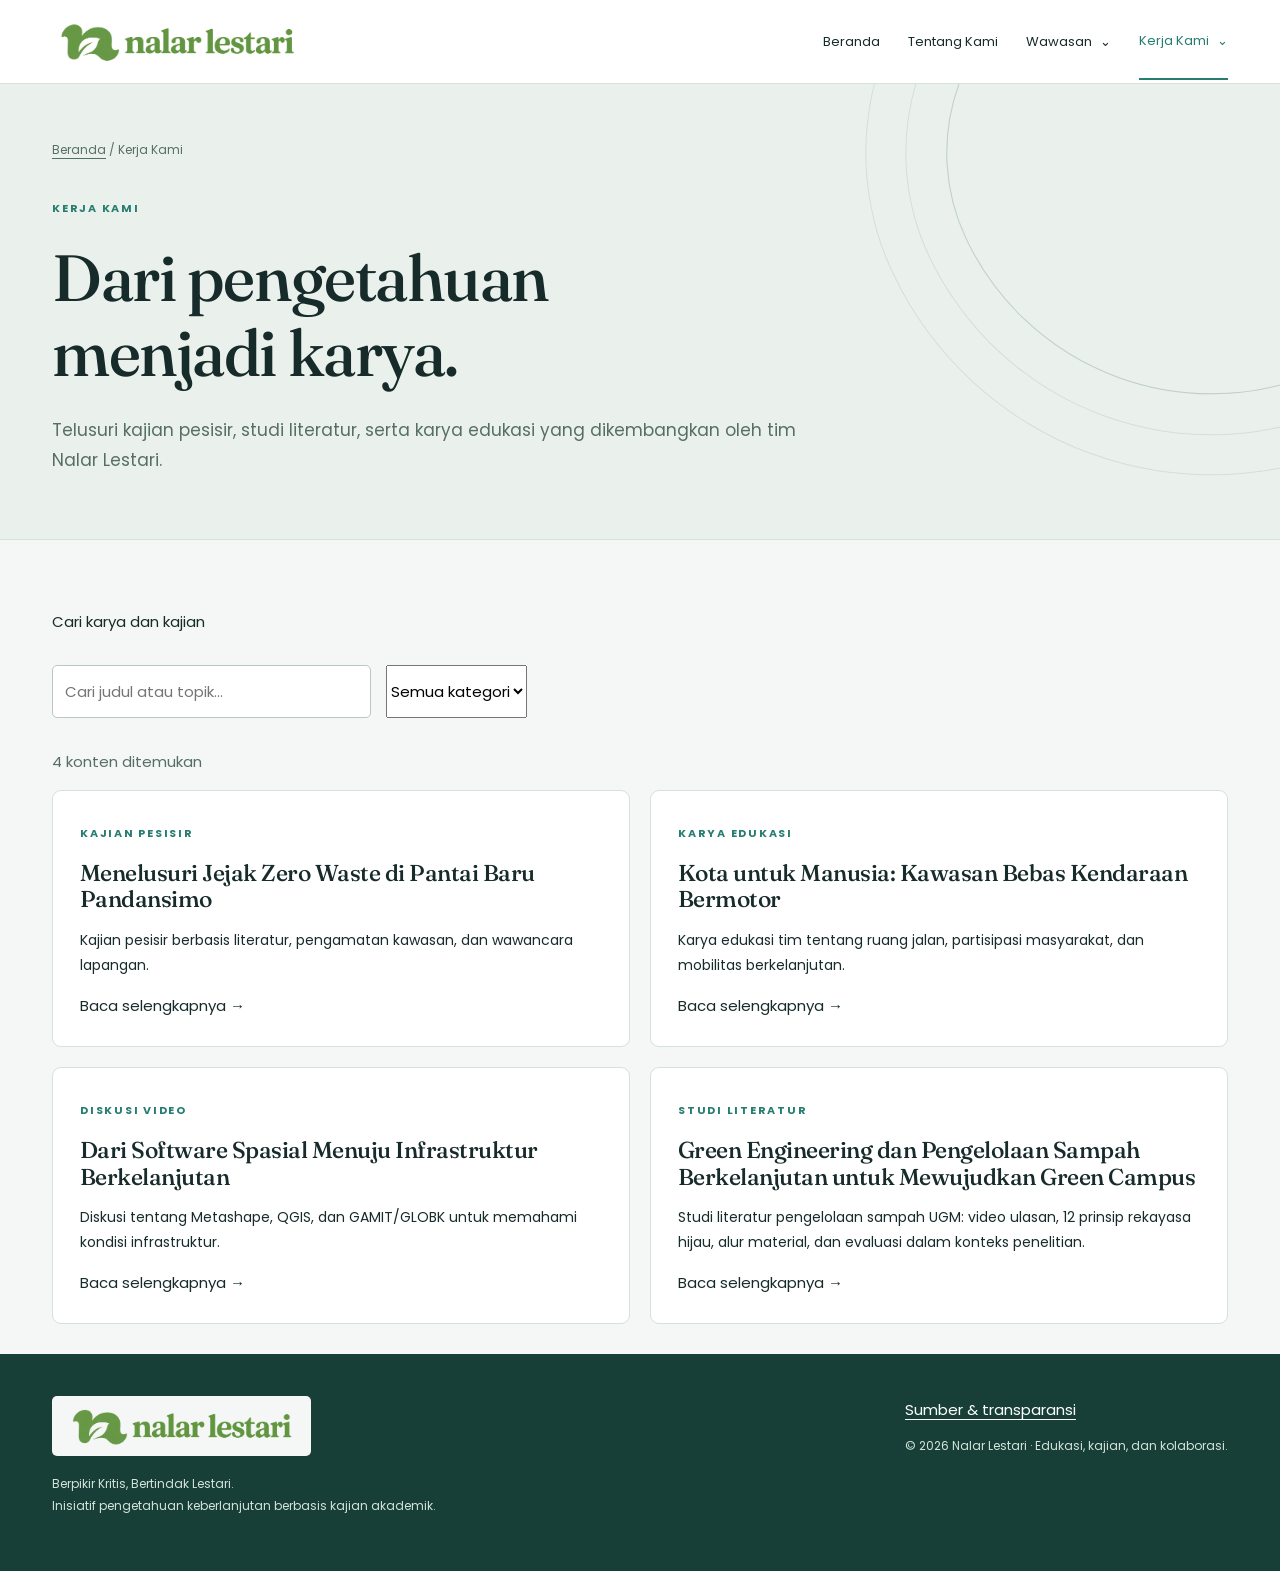
==== commit 292da08c: "Add Green Campus UGM literature study and refresh Nalar Lestari logos" ====
--- a/kajian/index.html
+++ b/kajian/index.html
@@ -1 +1 @@
-<!doctype html><html lang="id"><head><meta charset="utf-8"><meta name="viewport" content="width=device-width,initial-scale=1"><meta name="theme-color" content="#173f38"><meta name="description" content="Nalar Lestari: edukasi keberlanjutan dan kajian berbasis bukti Pantai Baru Pandansimo."><title>Nalar Lestari — Berpikir Kritis, Bertindak Lestari</title><link rel="stylesheet" href="../style.css"></head><body><a class="skip" href="#main">Langsung ke konten</a><header><div class="wrap"><a href="../" class="wordmark"><span class="symbol" aria-hidden="true">≋</span>nalar lestari.</a><button id="menu" aria-expanded="false" aria-controls="nav" aria-label="Buka navigasi">☰</button><nav id="nav" aria-label="Navigasi utama"><a href="../">Beranda</a><a href="../tentang/">Tentang Kami</a><details class="nav-dropdown" data-section="/wawasan"><summary>Wawasan <span aria-hidden="true">⌄</span></summary><div class="dropdown-panel"><a href="../wawasan/">Semua Wawasan</a><div id="knowledge-menu"></div></div></details><details class="nav-dropdown" data-section="/kerja-kami"><summary>Kerja Kami <span aria-hidden="true">⌄</span></summary><div class="dropdown-panel"><a href="../kerja-kami/">Semua Kerja Kami</a><div id="work-menu"></div></div></details></nav></div></header><main id="main"><p class="wrap">Memuat kajian…</p></main><noscript><p class="noscript">Aktifkan JavaScript untuk membaca kajian dan menggunakan fitur interaktif.</p></noscript><footer class="footer"><div class="wrap"><div><a class="wordmark" href="../">nalar lestari.</a><p>Berpikir Kritis, Bertindak Lestari.<br>Inisiatif pengetahuan keberlanjutan berbasis kajian akademik.</p></div><div><a href="../kerja-kami/pandansimo-zero-waste/#referensi">Sumber & transparansi</a><p>© 2026 Nalar Lestari · Edukasi, kajian, dan kolaborasi.</p></div></div></footer><script type="module" src="../app.js"></script></body></html>
+<!doctype html><html lang="id"><head><meta charset="utf-8"><meta name="viewport" content="width=device-width,initial-scale=1"><meta name="theme-color" content="#173f38"><meta name="description" content="Nalar Lestari: edukasi keberlanjutan dan kajian berbasis bukti Pantai Baru Pandansimo."><title>Nalar Lestari — Berpikir Kritis, Bertindak Lestari</title><link rel="icon" type="image/png" href="../assets/brandmark-nalar-lestari.png"><link rel="stylesheet" href="../style.css?v=20261118"></head><body><a class="skip" href="#main">Langsung ke konten</a><header><div class="wrap"><a href="../" class="wordmark brand-link"><span class="brand-viewport"><img src="../assets/logo-nalar-lestari.png" width="1280" height="426" alt="Nalar Lestari — Beranda" fetchpriority="high"></span></a><button id="menu" aria-expanded="false" aria-controls="nav" aria-label="Buka navigasi">☰</button><nav id="nav" aria-label="Navigasi utama"><a href="../">Beranda</a><a href="../tentang/">Tentang Kami</a><details class="nav-dropdown" data-section="/wawasan"><summary>Wawasan <span aria-hidden="true">⌄</span></summary><div class="dropdown-panel"><a href="../wawasan/">Semua Wawasan</a><div id="knowledge-menu"></div></div></details><details class="nav-dropdown" data-section="/kerja-kami"><summary>Kerja Kami <span aria-hidden="true">⌄</span></summary><div class="dropdown-panel"><a href="../kerja-kami/">Semua Kerja Kami</a><div id="work-menu"></div></div></details></nav></div></header><main id="main"><p class="wrap">Memuat kajian…</p></main><noscript><p class="noscript">Aktifkan JavaScript untuk membaca kajian dan menggunakan fitur interaktif.</p></noscript><footer class="footer"><div class="wrap"><div><a class="wordmark brand-link footer-brand" href="../"><span class="brand-viewport"><img src="../assets/logo-nalar-lestari.png" width="1280" height="426" alt="Nalar Lestari — Beranda" loading="lazy"></span></a><p>Berpikir Kritis, Bertindak Lestari.<br>Inisiatif pengetahuan keberlanjutan berbasis kajian akademik.</p></div><div><a href="../kerja-kami/pandansimo-zero-waste/#referensi">Sumber & transparansi</a><p>© 2026 Nalar Lestari · Edukasi, kajian, dan kolaborasi.</p></div></div></footer><script type="module" src="../app.js?v=20261118"></script></body></html>
--- a/style.css
+++ b/style.css
@@ -125,3 +125,45 @@
 .research-page .source,.research-page .ref,.research-page table{font-size:13px}
 @media(max-width:850px){.research-page .layout{gap:20px}.research-page .toc{gap:20px}}
 @media(max-width:700px){.study-path{grid-template-columns:1fr}.study-path a{gap:5px;padding:16px 18px}.research-page section{margin-bottom:58px}.research-brief{padding:20px}.research-page .field-story{padding:32px 0}}
+
+/* Diskusi perangkat lunak spasial. */
+.software-page{--teal:#185f50;--muted:#3a544b;font-size:16px;line-height:1.8}
+.software-page .hero p{max-width:760px;color:#344f45}
+.software-page .section-number{font-size:12px;font-weight:700;letter-spacing:.1em}
+.sw-layout{max-width:1160px;padding-top:70px;padding-bottom:35px}
+.sw-layout>section{margin-bottom:88px}
+.sw-intro{display:grid;grid-template-columns:.92fr 1.08fr;gap:55px;align-items:start}
+.sw-intro h2{max-width:480px;margin-bottom:0}
+.sw-intro p{margin:0 0 18px;color:#3a544b}
+.sw-intro .sw-lead{font-size:19px;line-height:1.7;color:#173f38}
+.sw-heading{display:flex;align-items:end;justify-content:space-between;gap:30px;margin-bottom:22px}
+.sw-heading h2{margin-bottom:0;max-width:620px}.sw-heading p{max-width:420px;margin:0;color:#3a544b;font-size:14px;line-height:1.7}
+.sw-video{margin:26px 0 12px;overflow:hidden}
+.sw-video-fallback{margin:12px 0;color:#3a544b;font-size:13px}.sw-video-fallback a,.sw-read{font-weight:600;color:#155b4a}
+.sw-cards{display:grid;grid-template-columns:repeat(3,minmax(0,1fr));gap:18px;margin-top:28px}
+.sw-card{display:flex;flex-direction:column;align-items:flex-start;background:#fff;border:1px solid #cadbd0;border-radius:12px;padding:26px;min-width:0}
+.sw-card-index{font-size:11px;line-height:1.5;letter-spacing:.09em;font-weight:700;color:#185f50}
+.sw-card h3{margin:19px 0 11px;font-size:25px;color:#173f38;overflow-wrap:anywhere}
+.sw-card strong{color:#173f38;font-size:14px;line-height:1.5}.sw-card p{font-size:14px;line-height:1.75;color:#3a544b;margin:13px 0 16px}
+.sw-speaker{font-size:12px;line-height:1.6;color:#3a544b;margin-bottom:24px}.sw-read{margin-top:auto;text-decoration:none;font-size:13px}.sw-read:hover{text-decoration:underline}
+.sw-flow-section>p{max-width:800px}.sw-flow{display:grid;grid-template-columns:repeat(3,minmax(0,1fr));gap:14px;margin:28px 0}
+.sw-flow>div{background:#e6f0e8;border-top:3px solid #2c8069;padding:22px 20px;border-radius:0 0 9px 9px}
+.sw-flow span{display:block;color:#185f50;font-size:12px;font-weight:700}.sw-flow strong{display:block;color:#173f38;margin:9px 0;font-size:15px}.sw-flow p{font-size:13px;color:#3a544b;margin:0;line-height:1.7}
+.sw-note{border-left:3px solid #185f50;background:#e8f0ea;padding:17px 20px;color:#2a473a;font-size:13px;line-height:1.75}
+.sw-details{display:grid;gap:12px;margin-top:30px}.sw-detail{background:#fff;border:1px solid #c9dbce;border-radius:11px;overflow:hidden;scroll-margin-top:105px}
+.sw-detail summary{display:flex;align-items:center;gap:18px;padding:22px 25px;cursor:pointer;list-style:none;color:#173f38}
+.sw-detail summary::-webkit-details-marker{display:none}.sw-detail summary:hover{background:#f0f6f1}.sw-detail summary:focus-visible{outline:3px solid #bc8d38;outline-offset:-4px}
+.sw-detail-number{font-family:'Fraunces',serif;font-size:25px;color:#236e5a}.sw-detail-label{display:flex;flex:1;flex-direction:column;gap:2px;line-height:1.4}.sw-detail-label strong{font-family:'Fraunces',serif;font-size:21px;font-weight:600}.sw-detail-label small{color:#3a544b;font-size:12px}.sw-detail-action:before{content:'+';font-size:25px;color:#185f50}.sw-detail[open] .sw-detail-action:before{content:'−'}
+.sw-detail-body{padding:10px 32px 34px;border-top:1px solid #d5e4d8;color:#253e34}.sw-detail-body>h3{margin:27px 0 10px;max-width:750px;font-size:27px;line-height:1.25}.sw-credit{font-size:12px;color:#3a544b;margin:0 0 28px}.sw-text-section{margin:30px 0}.sw-text-section h4,.sw-references h4{font-family:'Fraunces',serif;font-size:21px;line-height:1.3;color:#173f38;margin:0 0 12px}.sw-text-section h5{font-size:14px;color:#173f38;margin:22px 0 8px}.sw-text-section p{max-width:780px;font-size:15px;line-height:1.85;margin:0 0 14px}.sw-references{background:#edf4ee;padding:22px 24px;border-radius:8px}.sw-references ul{margin:0;padding-left:20px}.sw-references li{margin:9px 0;font-size:13px;line-height:1.6}.sw-references a{color:#155b4a;overflow-wrap:anywhere}
+.sw-lens-section>p{max-width:800px}.sw-lenses{display:grid;grid-template-columns:repeat(2,minmax(0,1fr));gap:15px;margin:26px 0}.sw-lenses>div{padding:22px 24px;background:#fff;border:1px solid #d2e0d5;border-radius:9px}.sw-lenses strong{color:#173f38}.sw-lenses p{font-size:14px;color:#3a544b;margin:8px 0 0}
+.sw-next{display:flex;justify-content:space-between;gap:40px;background:#173f38;color:#fff;border-radius:13px;padding:38px 42px}.sw-next h2{margin-bottom:12px}.sw-next p{color:#d8e9de;margin:0}.sw-next .section-number{color:#c1e1ce}.sw-next-links{display:flex;flex-direction:column;justify-content:center;min-width:260px;gap:13px}.sw-next-links a{color:#fff;font-weight:600;font-size:13px;text-decoration:none}.sw-next-links a:hover{text-decoration:underline}
+@media(max-width:850px){.sw-intro{grid-template-columns:1fr;gap:18px}.sw-cards{grid-template-columns:1fr 1fr}.sw-heading{align-items:start;flex-direction:column;gap:12px}.sw-heading p{max-width:680px}.sw-layout{padding-top:50px}}
+@media(max-width:600px){.sw-layout{padding-top:35px}.sw-layout>section{margin-bottom:60px}.sw-cards,.sw-flow,.sw-lenses{grid-template-columns:1fr}.sw-card{padding:23px}.sw-card h3{margin:12px 0 8px}.sw-speaker{margin-bottom:14px}.sw-detail summary{padding:19px;gap:12px}.sw-detail-body{padding:8px 21px 26px}.sw-detail-body>h3{font-size:23px}.sw-intro .sw-lead{font-size:17px}.sw-next{display:block;padding:28px 24px}.sw-next-links{min-width:0;margin-top:20px}.sw-video-fallback{font-size:13px}}
+
+/* Supplied Nalar Lestari identity; transparent source pixels are unchanged. */
+.brand-link{flex-shrink:0;line-height:1;min-height:44px}.brand-viewport{display:block;position:relative;width:250px;height:53px;overflow:hidden}.brand-viewport img{position:absolute;top:50%;left:0;transform:translateY(-50%);display:block;width:100%;height:auto;max-width:none}.footer-brand{display:inline-flex;background:#f4f7f5;border-radius:5px;padding:5px 12px;margin-bottom:5px}.footer-brand .brand-viewport{width:235px;height:50px}
+@media(max-width:850px) and (min-width:601px){header .brand-viewport{width:215px;height:46px}header nav{gap:18px}header .wrap{padding-left:24px;padding-right:24px}}
+@media(max-width:600px){header .brand-viewport{width:224px;height:48px}.footer-brand .brand-viewport{width:224px;height:48px}}
+@media(max-width:360px){header .brand-viewport{width:202px;height:45px}}
+
+@media(max-width:760px){header{height:70px}header #menu{display:block;padding:4px 10px}header nav{display:none;position:absolute;top:70px;left:0;right:0;background:#fff;padding:15px 25px;box-shadow:0 12px 18px #173f3810}header nav.open{display:flex;flex-direction:column;gap:0;max-height:calc(100dvh - 70px);overflow-y:auto}header nav a{padding:12px 0}header .nav-dropdown summary{padding:12px 0}header .dropdown-panel{position:static;box-shadow:none;min-width:0;margin:0 0 10px;border-radius:5px;background:#f4f7f5}header .dropdown-panel a{padding:10px 14px}header .nav-dropdown.section-active>summary{border:0}}
